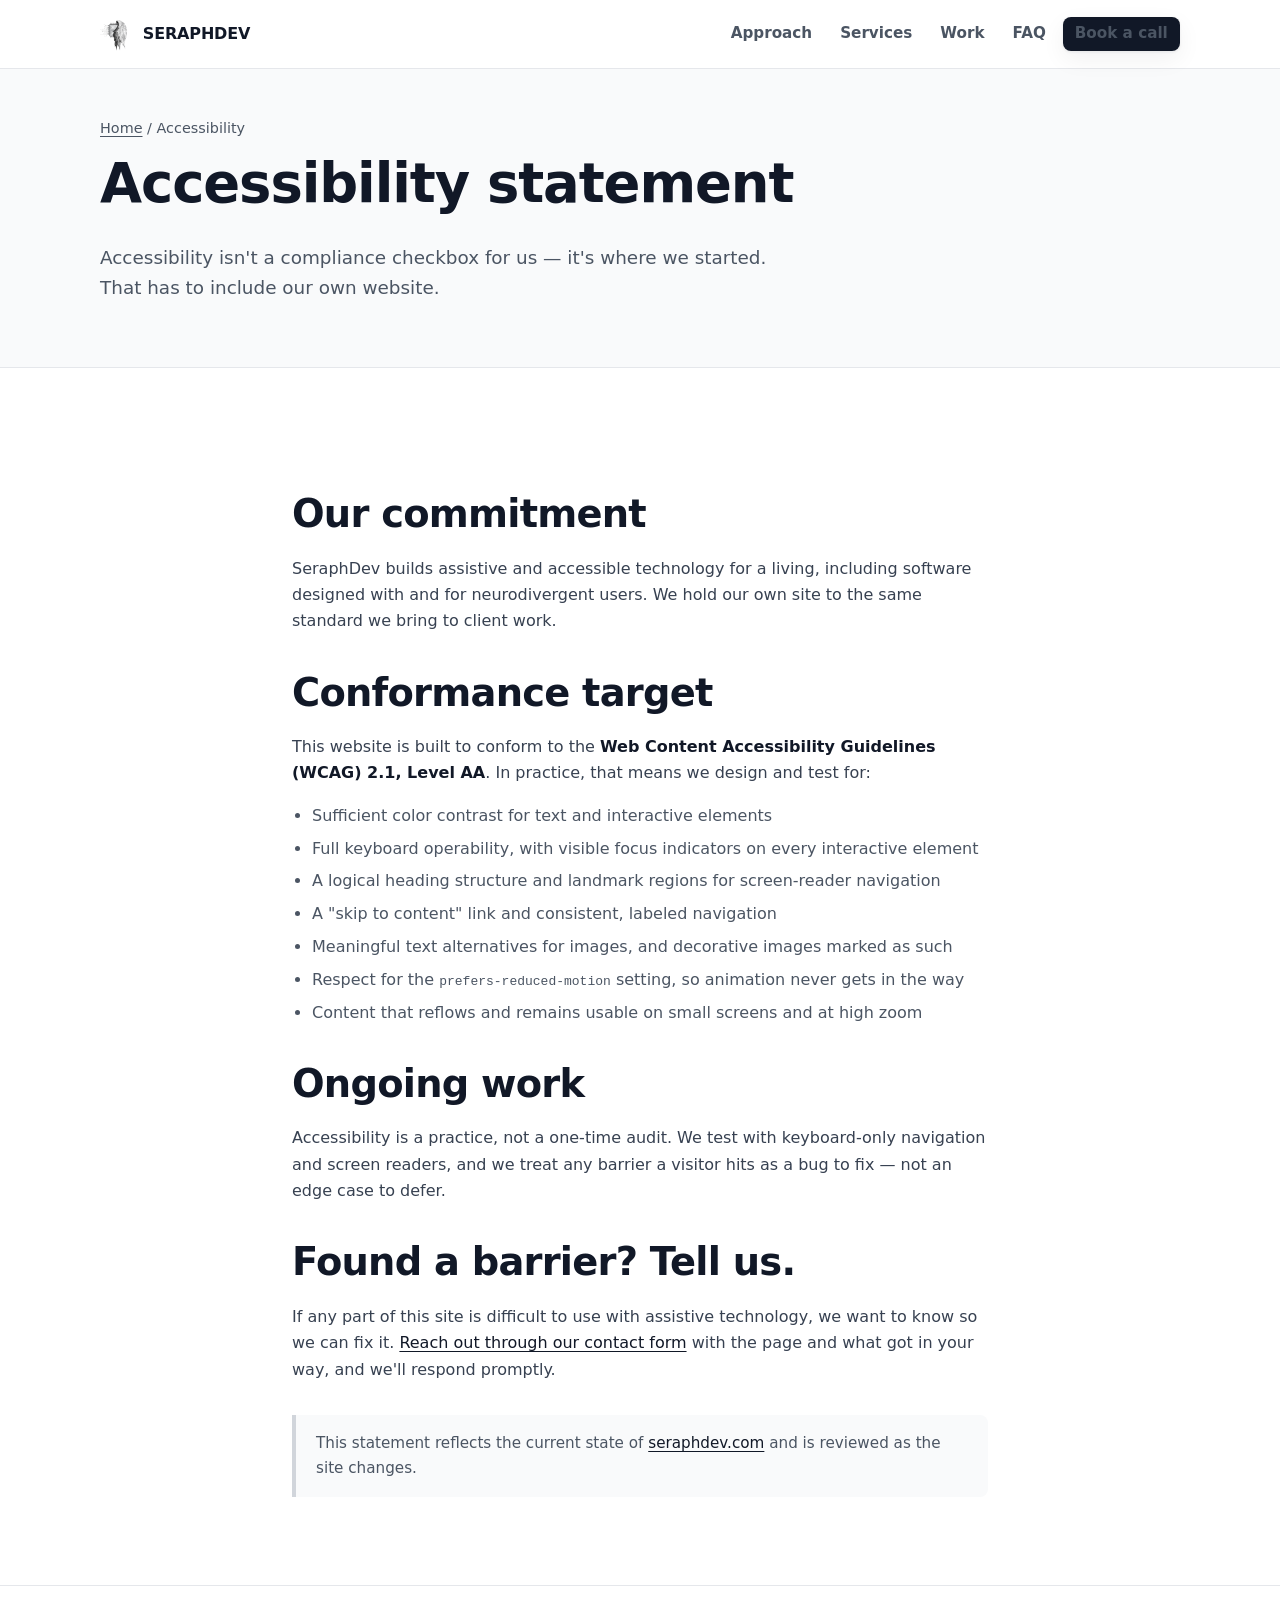
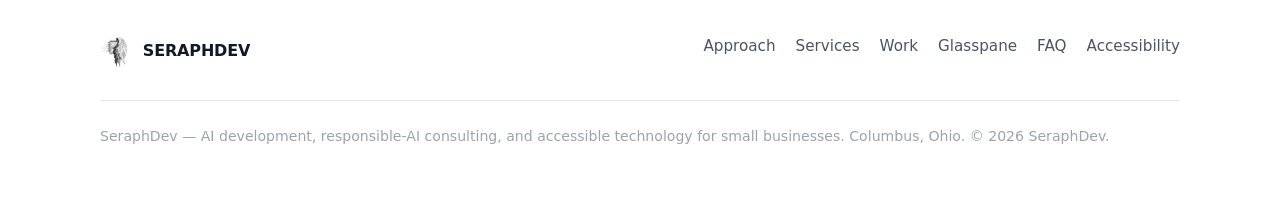
==== accessibility/index.html @ bcc40fea "Rebuild seraphdev.com as a static, crawlable site The site was a client-side-rendered React SPA, so " ====
<!doctype html>
<html lang="en">
<head>
  <meta charset="UTF-8" />
  <meta name="viewport" content="width=device-width, initial-scale=1.0" />
  <title>Accessibility Statement | SeraphDev</title>
  <meta name="description" content="SeraphDev's accessibility statement. We build to WCAG 2.1 AA and treat accessibility as a starting point, not a checkbox — including on our own website." />
  <link rel="canonical" href="https://www.seraphdev.com/accessibility/" />
  <link rel="icon" href="/SeraphDevLogo.png" />
  <link rel="stylesheet" href="/styles.css" />

  <meta property="og:type" content="website" />
  <meta property="og:site_name" content="SeraphDev" />
  <meta property="og:title" content="Accessibility Statement | SeraphDev" />
  <meta property="og:description" content="We build to WCAG 2.1 AA and treat accessibility as a starting point, not a checkbox." />
  <meta property="og:url" content="https://www.seraphdev.com/accessibility/" />
  <meta property="og:image" content="https://www.seraphdev.com/SeraphDevLogo.png" />
  <meta name="twitter:card" content="summary" />
</head>
<body>
  <a class="skip-link" href="#main">Skip to content</a>

  <header class="site-header">
    <div class="wrap nav">
      <a class="brand" href="/"><img src="/SeraphDevLogo.png" alt="" width="34" height="34" /><span>SERAPHDEV</span></a>
      <button class="nav-toggle" aria-expanded="false" aria-controls="nav-links" aria-label="Open menu">☰</button>
      <nav class="nav-links" id="nav-links" aria-label="Primary">
        <a href="/#approach">Approach</a>
        <a href="/#services">Services</a>
        <a href="/#work">Work</a>
        <a href="/faq/">FAQ</a>
        <a class="btn btn-primary" href="https://calendly.com/wesley-seraphdev/30min" target="_blank" rel="noopener">Book a call</a>
      </nav>
    </div>
  </header>

  <main id="main">
    <div class="page-hero">
      <div class="wrap">
        <p class="breadcrumb"><a href="/">Home</a> / Accessibility</p>
        <h1>Accessibility statement</h1>
        <p class="lead measure" style="margin-left:0">Accessibility isn't a compliance checkbox for us — it's where we started. That has to include our own website.</p>
      </div>
    </div>

    <section>
      <div class="wrap prose">
        <h2>Our commitment</h2>
        <p>SeraphDev builds assistive and accessible technology for a living, including software designed with and for neurodivergent users. We hold our own site to the same standard we bring to client work.</p>

        <h2>Conformance target</h2>
        <p>This website is built to conform to the <strong>Web Content Accessibility Guidelines (WCAG) 2.1, Level AA</strong>. In practice, that means we design and test for:</p>
        <ul>
          <li>Sufficient color contrast for text and interactive elements</li>
          <li>Full keyboard operability, with visible focus indicators on every interactive element</li>
          <li>A logical heading structure and landmark regions for screen-reader navigation</li>
          <li>A "skip to content" link and consistent, labeled navigation</li>
          <li>Meaningful text alternatives for images, and decorative images marked as such</li>
          <li>Respect for the <code>prefers-reduced-motion</code> setting, so animation never gets in the way</li>
          <li>Content that reflows and remains usable on small screens and at high zoom</li>
        </ul>

        <h2>Ongoing work</h2>
        <p>Accessibility is a practice, not a one-time audit. We test with keyboard-only navigation and screen readers, and we treat any barrier a visitor hits as a bug to fix — not an edge case to defer.</p>

        <h2>Found a barrier? Tell us.</h2>
        <p>If any part of this site is difficult to use with assistive technology, we want to know so we can fix it. <a href="https://calendly.com/wesley-seraphdev/30min" target="_blank" rel="noopener">Reach out through our contact form</a> with the page and what got in your way, and we'll respond promptly.</p>

        <div class="note" style="margin-top:2rem">
          This statement reflects the current state of <a href="https://www.seraphdev.com/">seraphdev.com</a> and is reviewed as the site changes.
        </div>
      </div>
    </section>
  </main>

  <footer class="site-footer">
    <div class="wrap">
      <div class="footer-grid">
        <a class="brand" href="/"><img src="/SeraphDevLogo.png" alt="" width="32" height="32" /><span>SERAPHDEV</span></a>
        <nav class="footer-nav" aria-label="Footer">
          <a href="/#approach">Approach</a>
          <a href="/#services">Services</a>
          <a href="/#work">Work</a>
          <a href="/case-studies/glasspane/">Glasspane</a>
          <a href="/faq/">FAQ</a>
          <a href="/accessibility/" aria-current="page">Accessibility</a>
        </nav>
      </div>
      <div class="footer-meta">
        <p>SeraphDev — AI development, responsible-AI consulting, and accessible technology for small businesses. Columbus, Ohio. &copy; <span id="year">2026</span> SeraphDev.</p>
      </div>
    </div>
  </footer>
  <script>
    (function(){var b=document.querySelector('.nav-toggle'),l=document.getElementById('nav-links');
    function m(){return window.matchMedia('(max-width: 820px)').matches;}function s(h){l.hidden=m()?h:false;}s(true);
    window.addEventListener('resize',function(){s(l.hidden);});
    if(b){b.addEventListener('click',function(){var o=l.hidden;l.hidden=!o;b.setAttribute('aria-expanded',String(o));});}
    var y=document.getElementById('year');if(y){y.textContent=new Date().getFullYear();}})();
  </script>
</body>
</html>
---- styles.css ----
/* SeraphDev — static site styles
   Brand: light theme, gray-900 ink on white, restrained accents.
   Built for full crawlability + WCAG 2.1 AA (contrast, focus, motion). */

:root {
  --ink: #111827;        /* gray-900 — headings */
  --ink-soft: #374151;   /* gray-700 */
  --muted: #4b5563;      /* gray-600 — body copy, 7.5:1 on white */
  --bg: #ffffff;
  --bg-alt: #f9fafb;     /* gray-50 */
  --bg-alt2: #f3f4f6;    /* gray-100 */
  --line: #e5e7eb;       /* gray-200 */
  --line-strong: #d1d5db;/* gray-300 */
  --focus: #1d4ed8;      /* blue-700 — visible focus ring */
  --accent: #111827;
  --accent-hover: #1f2937;
  --radius: 12px;
  --radius-sm: 8px;
  --shadow: 0 1px 3px rgba(17,24,39,.08), 0 8px 24px rgba(17,24,39,.06);
  --shadow-lg: 0 10px 40px rgba(17,24,39,.12);
  --maxw: 1120px;
  --font: system-ui, -apple-system, "Segoe UI", Roboto, Helvetica, Arial, sans-serif;
}

* { box-sizing: border-box; }

html { scroll-behavior: smooth; scroll-padding-top: 84px; }

body {
  margin: 0;
  font-family: var(--font);
  color: var(--ink-soft);
  background: var(--bg);
  line-height: 1.65;
  -webkit-font-smoothing: antialiased;
  text-rendering: optimizeLegibility;
}

@media (prefers-reduced-motion: reduce) {
  html { scroll-behavior: auto; }
  * { animation-duration: .001ms !important; transition-duration: .001ms !important; }
}

/* ---- Typography ---- */
h1, h2, h3, h4 { color: var(--ink); line-height: 1.15; margin: 0 0 .5em; letter-spacing: -.02em; }
h1 { font-size: clamp(2.1rem, 5vw, 3.4rem); font-weight: 800; }
h2 { font-size: clamp(1.7rem, 3.5vw, 2.4rem); font-weight: 800; }
h3 { font-size: 1.2rem; font-weight: 700; }
p { margin: 0 0 1rem; }
a { color: var(--ink); text-underline-offset: 3px; }
a:hover { text-decoration-thickness: 2px; }
strong { color: var(--ink); }
.eyebrow {
  text-transform: uppercase; letter-spacing: .12em; font-size: .8rem;
  font-weight: 700; color: var(--muted); margin: 0 0 .5rem;
}
.lead { font-size: 1.15rem; color: var(--muted); }

/* ---- Layout ---- */
.wrap { max-width: var(--maxw); margin: 0 auto; padding: 0 1.25rem; }
section { padding: clamp(3rem, 7vw, 5.5rem) 0; }
.section-alt { background: var(--bg-alt); }
.section-dark { background: var(--ink); }
.section-dark, .section-dark h2, .section-dark p, .section-dark .eyebrow { color: #f9fafb; }
.center { text-align: center; }
.measure { max-width: 44rem; margin-left: auto; margin-right: auto; }

/* ---- Skip link ---- */
.skip-link {
  position: absolute; left: 1rem; top: -3rem; z-index: 200;
  background: var(--ink); color: #fff; padding: .6rem 1rem; border-radius: var(--radius-sm);
  transition: top .15s ease;
}
.skip-link:focus { top: 1rem; }

/* ---- Focus visibility (site-wide) ---- */
a:focus-visible, button:focus-visible, .btn:focus-visible, summary:focus-visible {
  outline: 3px solid var(--focus);
  outline-offset: 2px;
  border-radius: 4px;
}

/* ---- Header / nav ---- */
.site-header {
  position: sticky; top: 0; z-index: 100;
  background: rgba(255,255,255,.92);
  backdrop-filter: saturate(180%) blur(8px);
  border-bottom: 1px solid var(--line);
}
.nav { display: flex; align-items: center; justify-content: space-between; height: 68px; gap: 1rem; }
.brand { display: inline-flex; align-items: center; gap: .55rem; font-weight: 800; color: var(--ink); text-decoration: none; letter-spacing: -.01em; }
.brand img { height: 34px; width: auto; }
.nav-links { display: flex; align-items: center; gap: .35rem; }
.nav-links a {
  color: var(--muted); text-decoration: none; font-weight: 600; font-size: .95rem;
  padding: .5rem .7rem; border-radius: var(--radius-sm);
}
.nav-links a:hover { color: var(--ink); background: var(--bg-alt2); }
.nav-toggle { display: none; }

@media (max-width: 820px) {
  .nav-links {
    position: absolute; top: 68px; left: 0; right: 0;
    flex-direction: column; align-items: stretch; gap: 0;
    background: #fff; border-bottom: 1px solid var(--line);
    padding: .5rem 1rem 1rem; box-shadow: var(--shadow);
  }
  .nav-links a { padding: .8rem .5rem; border-radius: 6px; }
  .nav-links[hidden] { display: none; }
  .nav-toggle {
    display: inline-flex; align-items: center; justify-content: center;
    background: var(--ink); color: #fff; border: 0; border-radius: var(--radius-sm);
    width: 44px; height: 40px; font-size: 1.2rem; cursor: pointer;
  }
  .nav-links .btn { margin-top: .4rem; text-align: center; }
}

/* ---- Buttons ---- */
.btn {
  display: inline-flex; align-items: center; gap: .5rem; justify-content: center;
  font-weight: 700; font-size: 1rem; line-height: 1;
  padding: .85rem 1.4rem; border-radius: var(--radius-sm);
  text-decoration: none; cursor: pointer; border: 1px solid transparent;
  transition: background .2s ease, box-shadow .2s ease, transform .05s ease;
}
.btn-primary { background: var(--accent); color: #fff; box-shadow: var(--shadow); }
.btn-primary:hover { background: var(--accent-hover); box-shadow: var(--shadow-lg); }
.btn-primary:active { transform: translateY(1px); }
.btn-ghost { background: var(--bg-alt2); color: var(--ink); }
.btn-ghost:hover { background: var(--line); }
.btn-outline-light { background: transparent; color: #fff; border-color: rgba(255,255,255,.5); }
.btn-outline-light:hover { background: rgba(255,255,255,.1); }
.btn-row { display: flex; flex-wrap: wrap; gap: .75rem; margin-top: 1.75rem; }

/* ---- Hero ---- */
.hero { background: linear-gradient(180deg, #ffffff 0%, var(--bg-alt) 100%); padding-top: clamp(2.5rem, 6vw, 4.5rem); }
.hero-grid { display: grid; grid-template-columns: 1.25fr 1fr; gap: clamp(1.5rem, 5vw, 3.5rem); align-items: center; }
.hero h1 { margin-bottom: 1rem; }
.hero .lead { font-size: 1.25rem; }
.hero-sub { font-size: 1.02rem; color: var(--muted); margin-top: 1rem; }
.hero-art { display: flex; justify-content: center; }
.hero-art img { width: 100%; max-width: 360px; height: auto; }
@media (max-width: 820px) {
  .hero-grid { grid-template-columns: 1fr; text-align: center; }
  .hero-art { order: -1; }
  .hero-art img { max-width: 200px; }
  .btn-row { justify-content: center; }
}

/* ---- Cards / grids ---- */
.grid { display: grid; gap: 1.25rem; }
.grid-3 { grid-template-columns: repeat(3, 1fr); }
.grid-2 { grid-template-columns: repeat(2, 1fr); }
@media (max-width: 900px) { .grid-3 { grid-template-columns: 1fr; } .grid-2 { grid-template-columns: 1fr; } }

.card {
  background: #fff; border: 1px solid var(--line); border-radius: var(--radius);
  padding: 1.5rem; box-shadow: var(--shadow); height: 100%;
}
.card h3 { margin-top: .25rem; }
.card p:last-child { margin-bottom: 0; }
.card .icon {
  display: inline-flex; align-items: center; justify-content: center;
  width: 44px; height: 44px; border-radius: 10px; background: var(--ink); color: #fff;
  margin-bottom: .9rem;
}
.card .icon svg { width: 22px; height: 22px; }

/* proof line under a card */
.proof {
  margin-top: 1rem; padding-top: .9rem; border-top: 1px dashed var(--line-strong);
  font-size: .92rem; color: var(--muted);
}
.proof strong { color: var(--ink-soft); }

/* ---- Approach proof block ---- */
.pullquote {
  border-left: 4px solid var(--ink); padding: .25rem 0 .25rem 1.25rem;
  font-size: 1.25rem; color: var(--ink); max-width: 46rem; margin: 1.5rem auto 0;
}

/* ---- Portfolio strip ---- */
.portfolio-grid { display: grid; grid-template-columns: repeat(2, 1fr); gap: 1.25rem; }
@media (max-width: 820px) { .portfolio-grid { grid-template-columns: 1fr; } }
.project {
  position: relative; background: #fff; border: 1px solid var(--line);
  border-radius: var(--radius); padding: 1.4rem 1.5rem; box-shadow: var(--shadow);
  display: flex; flex-direction: column; gap: .5rem;
}
.project-head { display: flex; align-items: center; justify-content: space-between; gap: .75rem; flex-wrap: wrap; }
.project h3 { margin: 0; }
.project p { margin: 0; color: var(--muted); font-size: .98rem; }
.project .project-link { margin-top: .4rem; font-weight: 700; font-size: .92rem; color: var(--ink); }
.badge {
  font-size: .72rem; font-weight: 800; letter-spacing: .06em; text-transform: uppercase;
  padding: .25rem .55rem; border-radius: 999px; white-space: nowrap;
}
.badge-live { background: #dcfce7; color: #166534; }        /* green-700 on green-100 */
.badge-soon { background: #fef3c7; color: #92400e; }        /* amber-800 on amber-100 */
.badge-ext  { background: var(--bg-alt2); color: var(--ink-soft); }

/* ---- Case study ---- */
.casestudy { display: grid; grid-template-columns: 1.3fr 1fr; gap: 2rem; align-items: center;
  background: #fff; border: 1px solid var(--line); border-radius: var(--radius);
  padding: clamp(1.5rem, 4vw, 2.5rem); box-shadow: var(--shadow); }
@media (max-width: 820px) { .casestudy { grid-template-columns: 1fr; } }
.casestudy img { width: 100%; height: auto; border-radius: var(--radius-sm); box-shadow: var(--shadow-lg); }
.walkthrough { display: grid; grid-template-columns: 1fr 1fr; gap: 1rem; margin: 1.25rem 0; }
@media (max-width: 600px) { .walkthrough { grid-template-columns: 1fr; } }
.walk-col { background: var(--bg-alt); border: 1px solid var(--line); border-radius: var(--radius-sm); padding: 1rem 1.1rem; }
.walk-col h4 { margin: 0 0 .4rem; font-size: .8rem; text-transform: uppercase; letter-spacing: .08em; color: var(--muted); }
.walk-col p { margin: 0; font-size: .95rem; color: var(--ink-soft); }

/* ---- FAQ ---- */
.faq { max-width: 46rem; margin: 0 auto; }
.faq details {
  border: 1px solid var(--line); border-radius: var(--radius-sm);
  background: #fff; padding: 0 1.2rem; margin-bottom: .75rem;
}
.faq summary {
  cursor: pointer; font-weight: 700; color: var(--ink); font-size: 1.05rem;
  padding: 1.1rem 0; list-style: none; display: flex; justify-content: space-between; gap: 1rem;
}
.faq summary::-webkit-details-marker { display: none; }
.faq summary::after { content: "+"; font-size: 1.4rem; color: var(--muted); line-height: 1; }
.faq details[open] summary::after { content: "\2013"; }
.faq details > p { margin-top: 0; padding-bottom: 1.1rem; color: var(--muted); }

/* ---- CTA ---- */
.cta-card { text-align: center; }
.cta-card .lead { color: #d1d5db; max-width: 40rem; margin: 1rem auto 0; }

/* ---- Footer ---- */
.site-footer { background: #fff; border-top: 1px solid var(--line); padding: 3rem 0 2.5rem; }
.footer-grid { display: flex; flex-wrap: wrap; justify-content: space-between; gap: 1.5rem; align-items: flex-start; }
.footer-nav { display: flex; flex-wrap: wrap; gap: .35rem 1.25rem; }
.footer-nav a { color: var(--muted); text-decoration: none; font-size: .95rem; }
.footer-nav a:hover { color: var(--ink); }
.footer-meta { margin-top: 2rem; padding-top: 1.5rem; border-top: 1px solid var(--line); color: #9ca3af; font-size: .88rem; }
.footer-meta a { color: #6b7280; }

/* ---- Content pages (FAQ/accessibility/case study prose) ---- */
.prose { max-width: 46rem; margin: 0 auto; }
.prose h2 { margin-top: 2.25rem; }
.prose h3 { margin-top: 1.75rem; }
.prose ul, .prose ol { padding-left: 1.25rem; color: var(--muted); }
.prose li { margin-bottom: .4rem; }
.page-hero { background: var(--bg-alt); border-bottom: 1px solid var(--line); }
.page-hero .wrap { padding-top: 3rem; padding-bottom: 3rem; }
.breadcrumb { font-size: .9rem; color: var(--muted); margin-bottom: .75rem; }
.breadcrumb a { color: var(--muted); }
.stat-row { display: flex; flex-wrap: wrap; gap: 1.5rem; margin: 1.5rem 0; }
.stat { background: #fff; border: 1px solid var(--line); border-radius: var(--radius-sm); padding: 1rem 1.25rem; min-width: 140px; }
.stat .num { font-size: 1.8rem; font-weight: 800; color: var(--ink); display: block; }
.stat .lbl { font-size: .85rem; color: var(--muted); }
.note { background: var(--bg-alt); border-left: 4px solid var(--line-strong); padding: 1rem 1.25rem; border-radius: 0 var(--radius-sm) var(--radius-sm) 0; color: var(--muted); font-size: .95rem; }
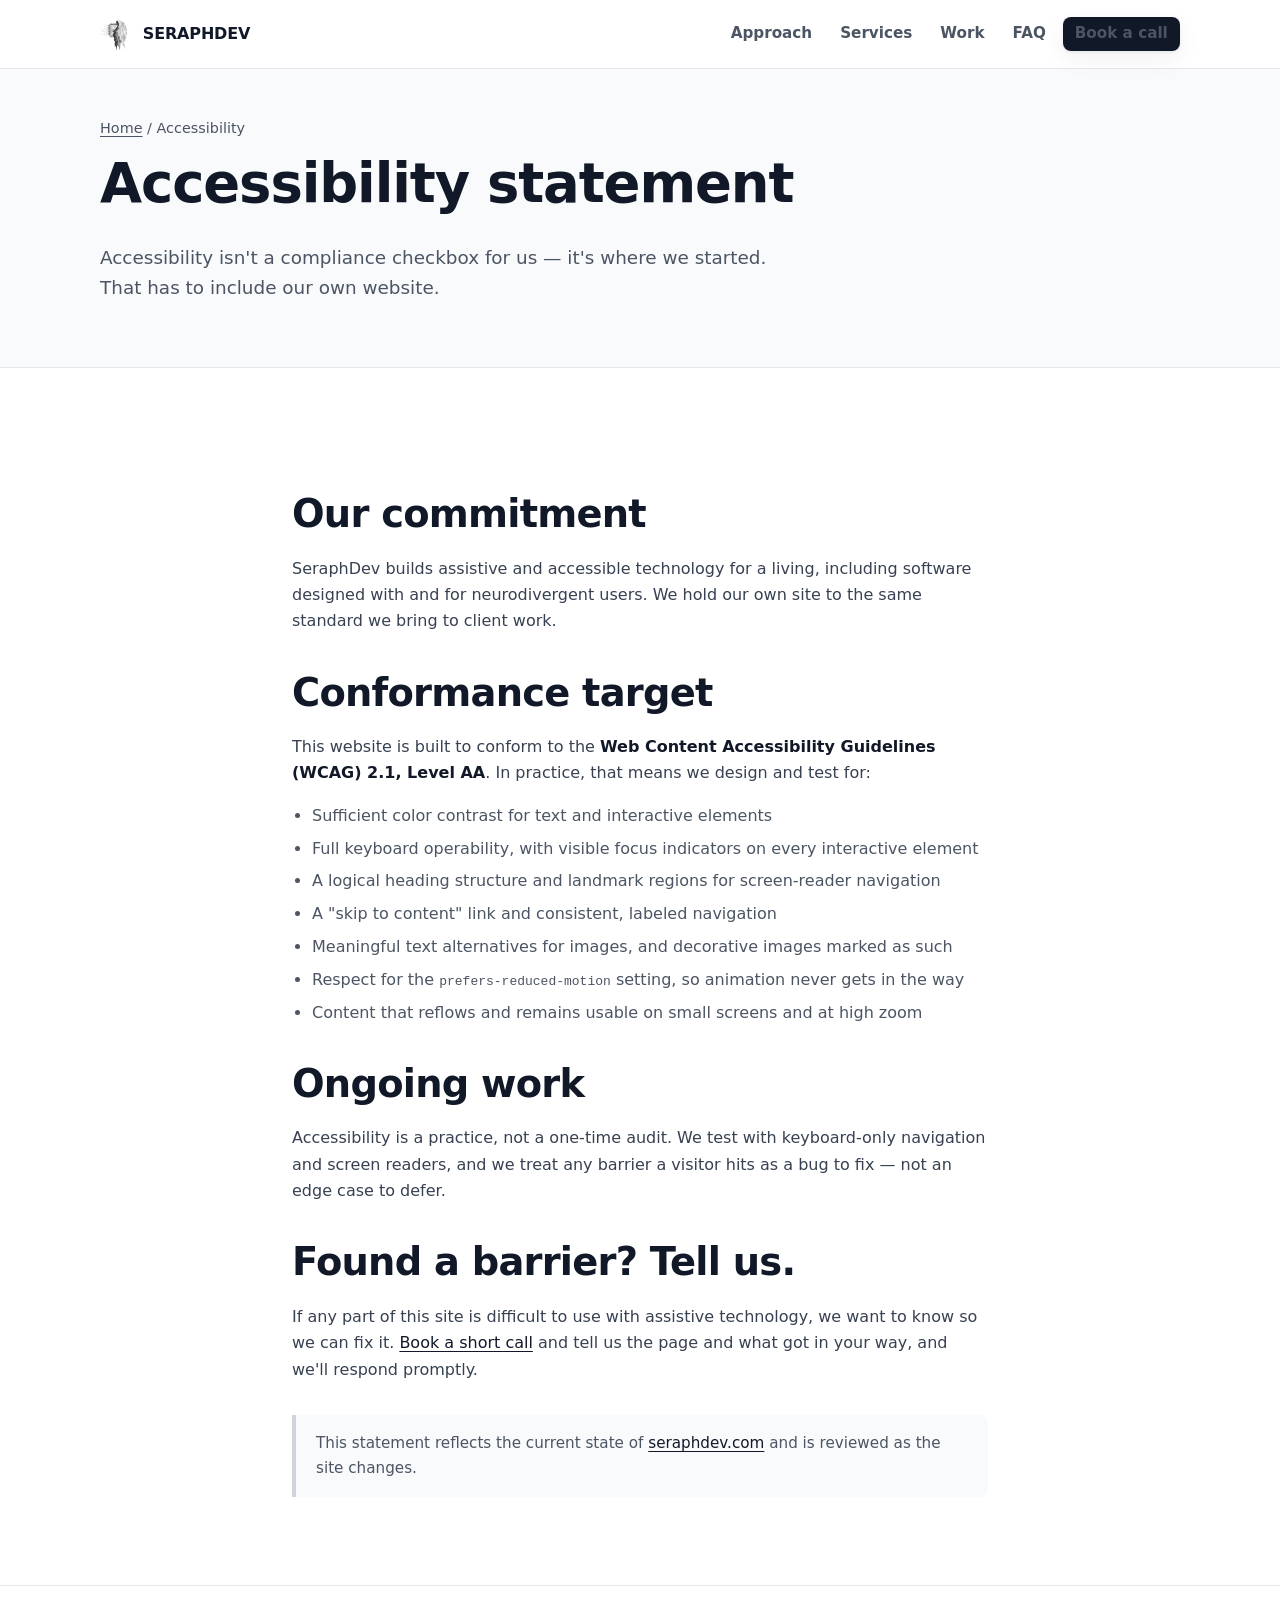
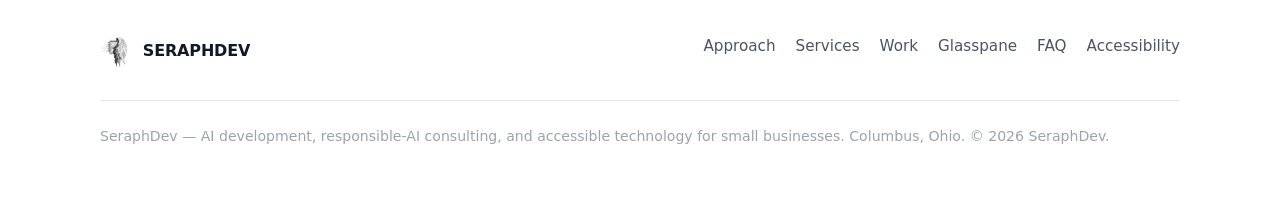
==== commit 3abf1649: "Address Copilot review: fix mobile-nav resize bug and misleading a11y link - Nav visibility is now d" ====
--- a/accessibility/index.html
+++ b/accessibility/index.html
@@ -64,7 +64,7 @@
         <p>Accessibility is a practice, not a one-time audit. We test with keyboard-only navigation and screen readers, and we treat any barrier a visitor hits as a bug to fix — not an edge case to defer.</p>
 
         <h2>Found a barrier? Tell us.</h2>
-        <p>If any part of this site is difficult to use with assistive technology, we want to know so we can fix it. <a href="https://calendly.com/wesley-seraphdev/30min" target="_blank" rel="noopener">Reach out through our contact form</a> with the page and what got in your way, and we'll respond promptly.</p>
+        <p>If any part of this site is difficult to use with assistive technology, we want to know so we can fix it. <a href="https://calendly.com/wesley-seraphdev/30min" target="_blank" rel="noopener">Book a short call</a> and tell us the page and what got in your way, and we'll respond promptly.</p>
 
         <div class="note" style="margin-top:2rem">
           This statement reflects the current state of <a href="https://www.seraphdev.com/">seraphdev.com</a> and is reviewed as the site changes.
@@ -92,10 +92,11 @@
     </div>
   </footer>
   <script>
-    (function(){var b=document.querySelector('.nav-toggle'),l=document.getElementById('nav-links');
-    function m(){return window.matchMedia('(max-width: 820px)').matches;}function s(h){l.hidden=m()?h:false;}s(true);
-    window.addEventListener('resize',function(){s(l.hidden);});
-    if(b){b.addEventListener('click',function(){var o=l.hidden;l.hidden=!o;b.setAttribute('aria-expanded',String(o));});}
+    (function(){var b=document.querySelector('.nav-toggle'),l=document.getElementById('nav-links'),q=window.matchMedia('(max-width: 820px)');
+    function a(){l.hidden=q.matches;if(b)b.setAttribute('aria-expanded','false');}a();
+    if(q.addEventListener){q.addEventListener('change',a);}else{window.addEventListener('resize',a);}
+    if(b){b.addEventListener('click',function(){var o=l.hidden;l.hidden=!o;b.setAttribute('aria-expanded',String(o));});
+    l.addEventListener('click',function(e){if(e.target.tagName==='A'&&q.matches){l.hidden=true;b.setAttribute('aria-expanded','false');}});}
     var y=document.getElementById('year');if(y){y.textContent=new Date().getFullYear();}})();
   </script>
 </body>
